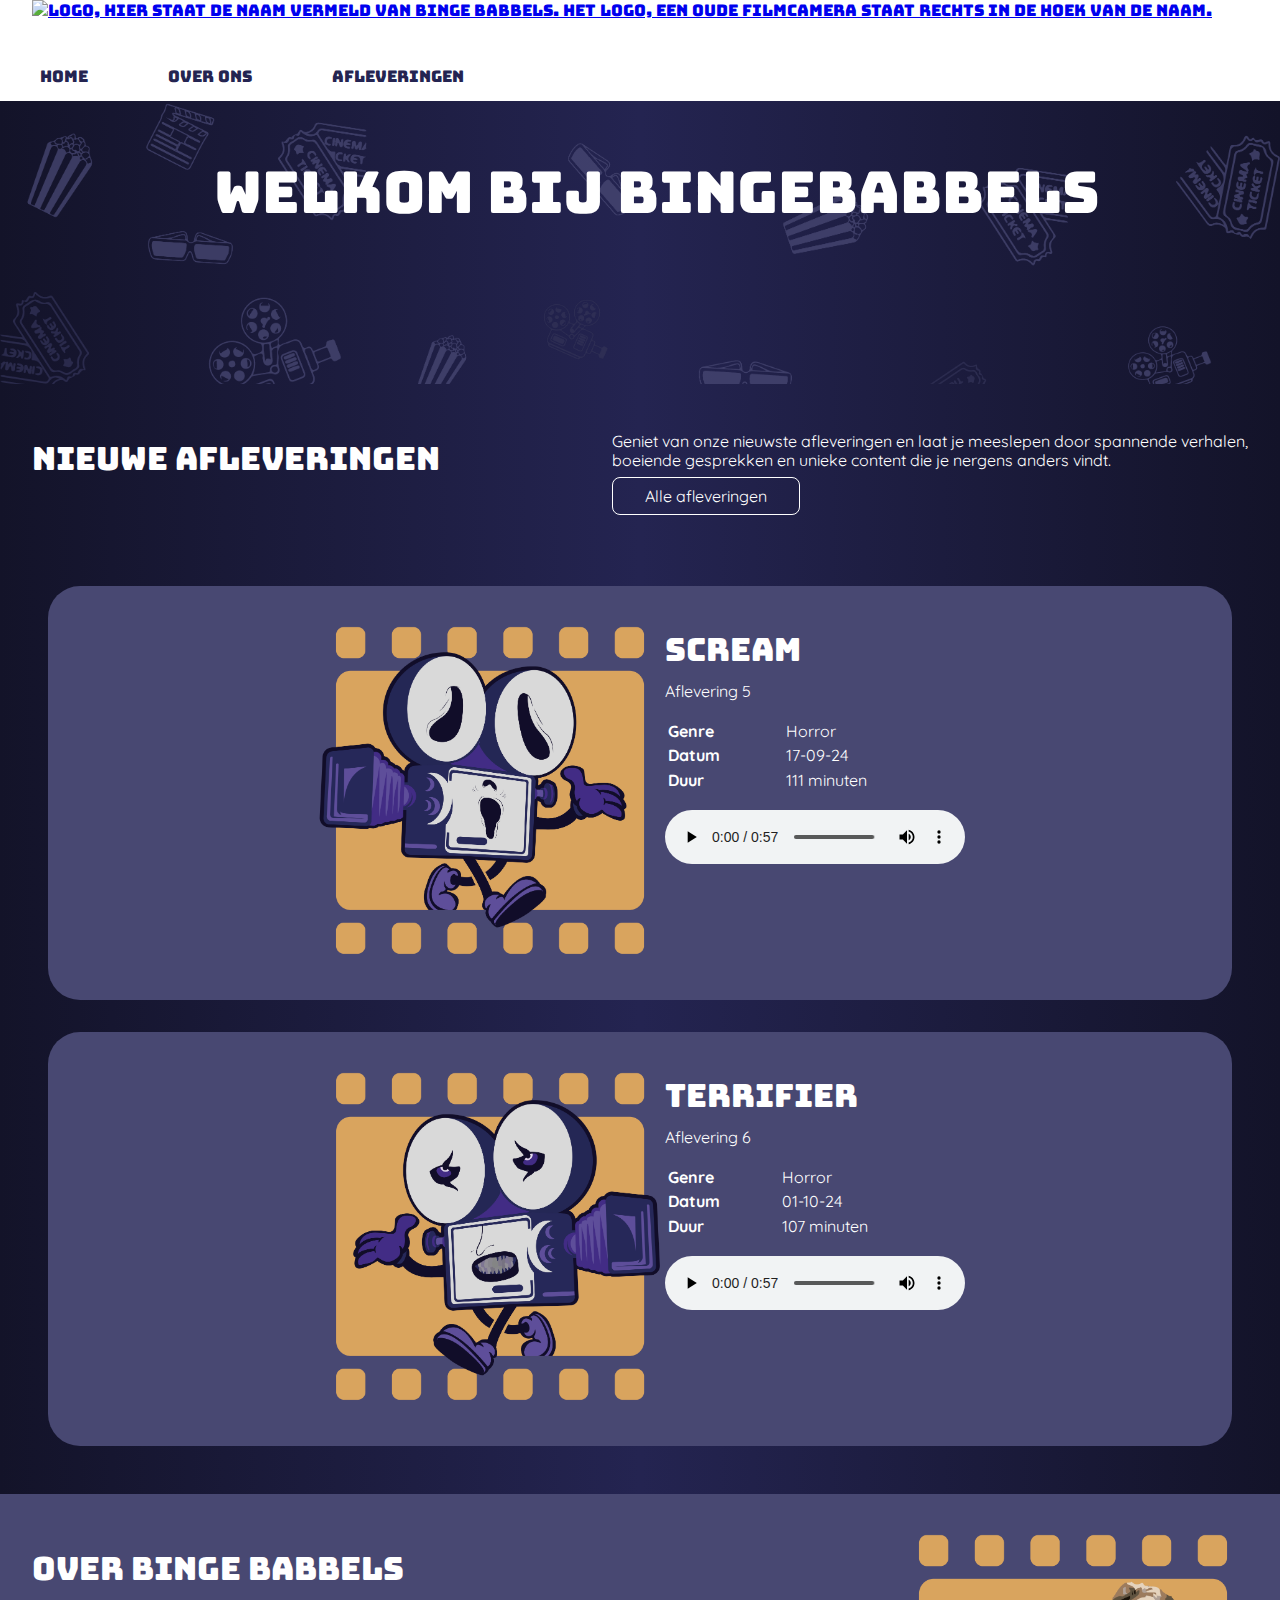
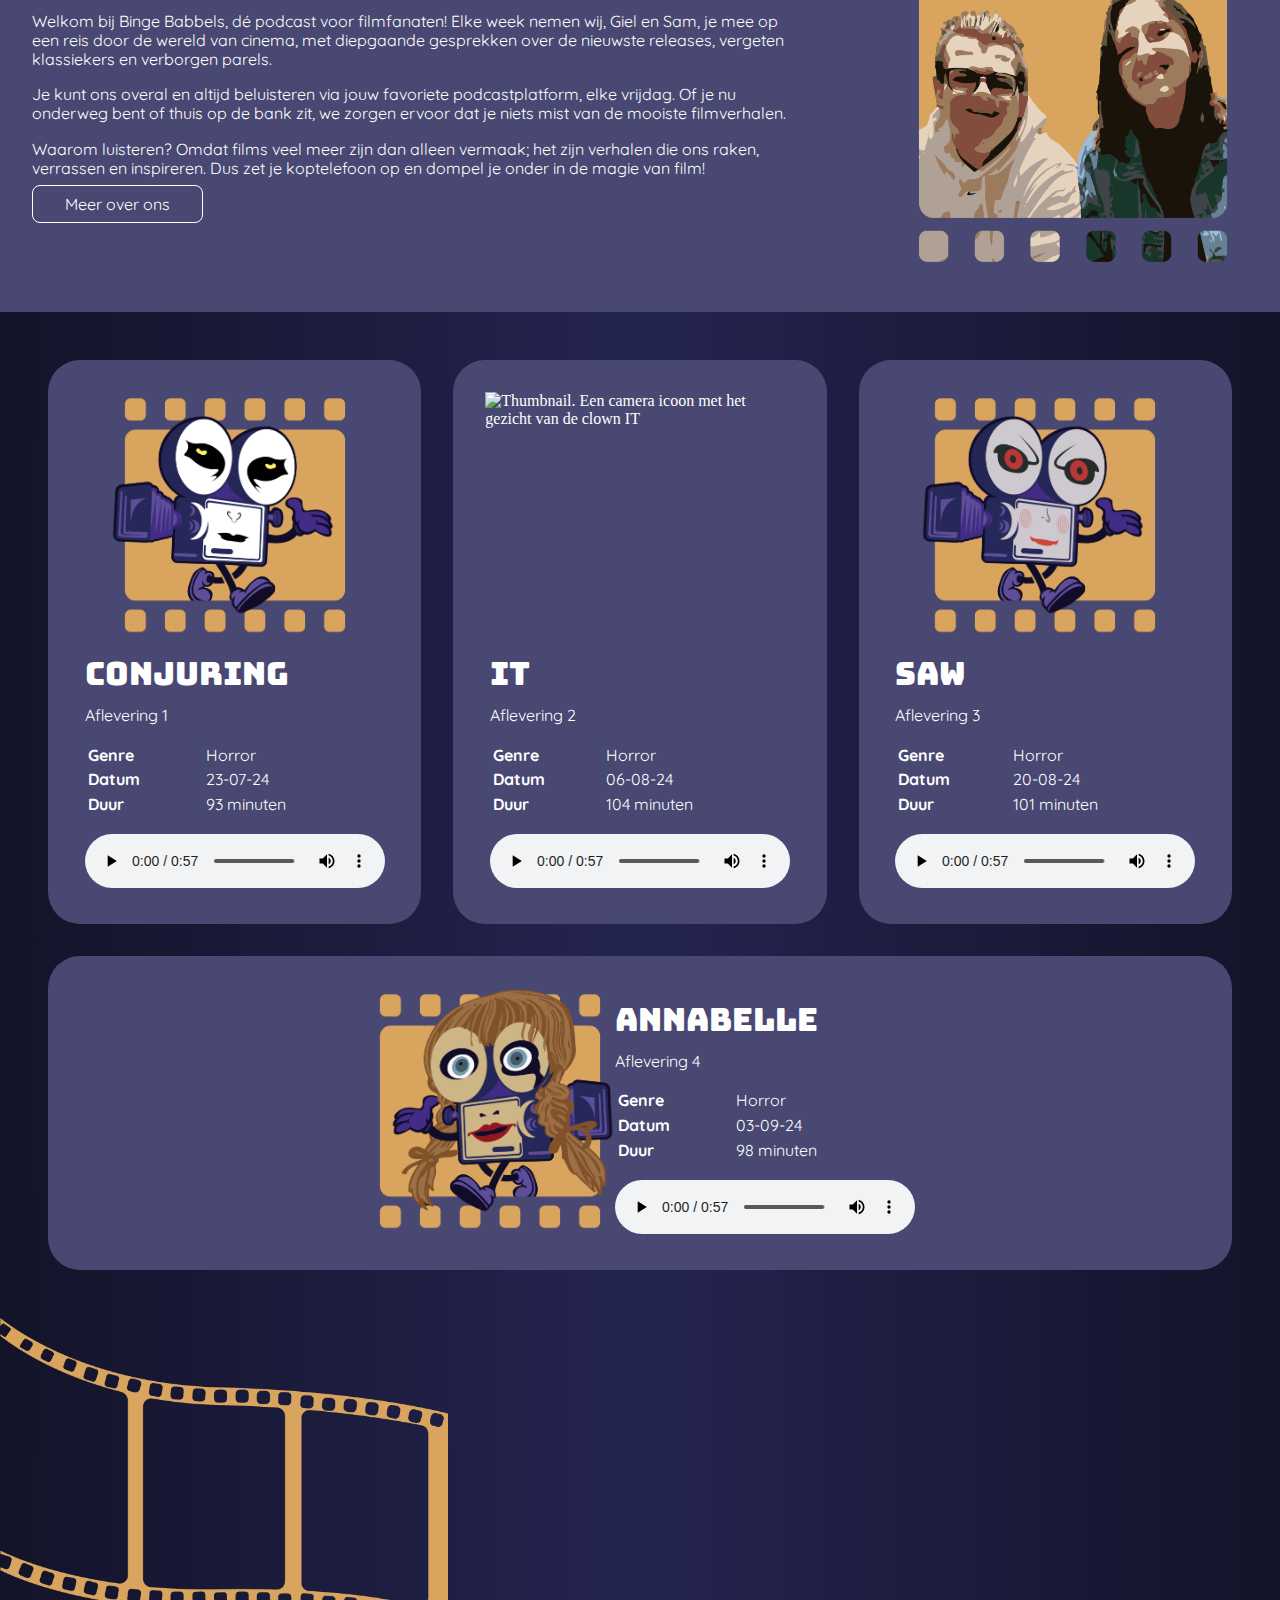
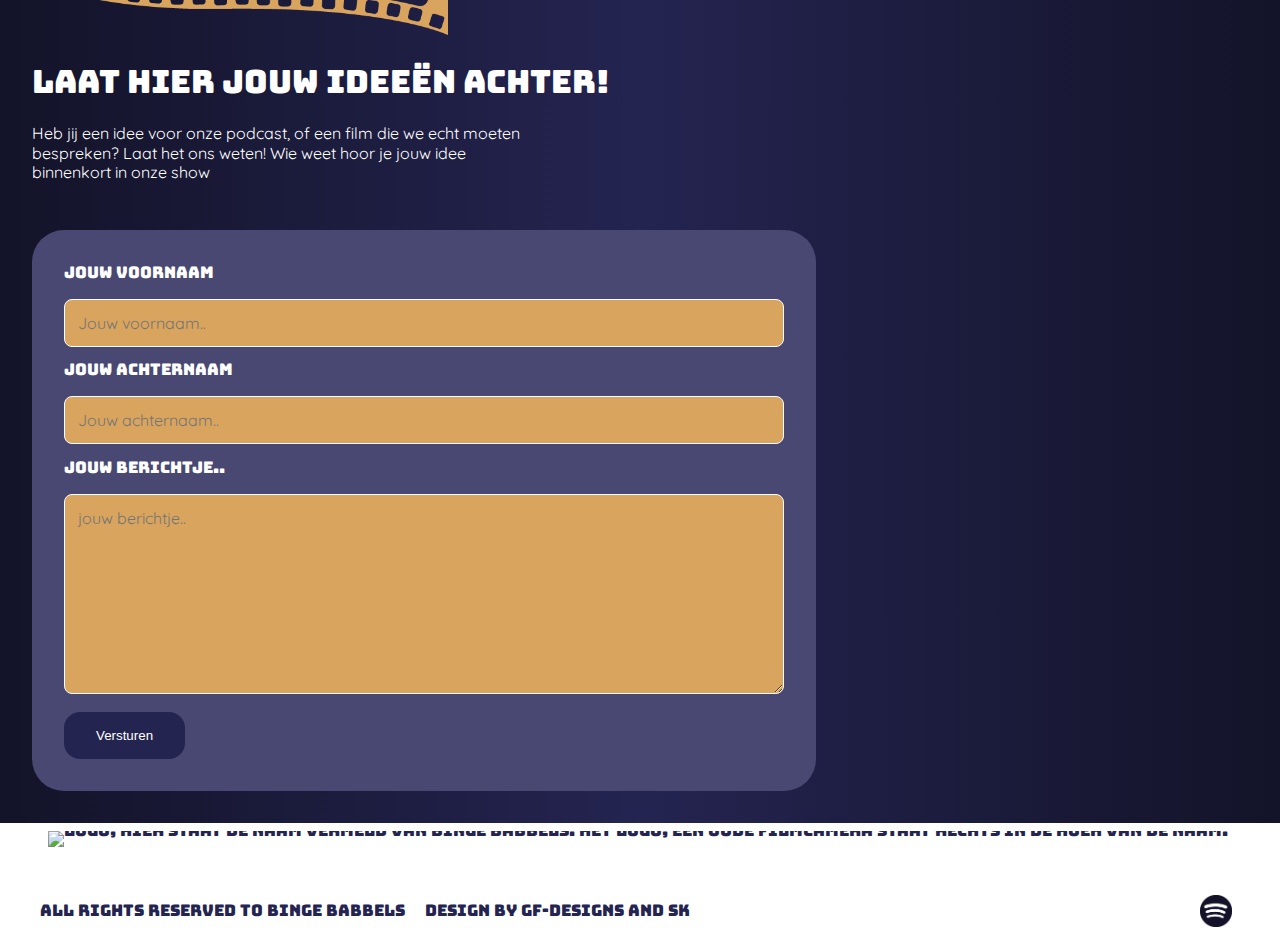
==== index.html @ e04a9b3f "Add files via upload" ====
<!DOCTYPE html>
<html lang="en">
<head>
    <meta charset="UTF-8">
    <meta name="viewport" content="width=device-width, initial-scale=1.0">
    <title>Bingebabbels</title>

    <link rel="STYLESHEET" href="style.css">

    <link rel="preconnect" href="https://fonts.googleapis.com">
    <link rel="preconnect" href="https://fonts.gstatic.com" crossorigin>
    <link href="https://fonts.googleapis.com/css2?family=Bungee&display=swap" rel="stylesheet">

    <link rel="preconnect" href="https://fonts.googleapis.com">
    <link rel="preconnect" href="https://fonts.gstatic.com" crossorigin>
    <link href="https://fonts.googleapis.com/css2?family=Bungee&family=Quicksand:wght@300..700&display=swap" rel="stylesheet">
</head>



    <body>


<!-- MENU --> 
 <header>
  <a href="index.html"><img src="images/Logo-def.png" alt="logo, hier staat de naam vermeld van Binge Babbels. Het logo, een oude filmcamera staat rechts in de hoek van de naam."></a>  
    <nav>
        <ul>
            <li><a href="index.html">HOME</a></li>
            <li><a href="about.html">Over ons</a></li>
            <li><a href="afleveringen.html">AFLEVERINGEN</a></li>
        </ul>
    </nav>
</header>  


<!-- Main-->
<!-- Titel-->
<main>
    <section class="titel">
        <h1>Welkom bij Bingebabbels</h1>
    </section>


<!--Nieuwe afleveringen-->
        <Section class="nieuw">
          <h2>Nieuwe afleveringen</h2>
          <div>
            <p>Geniet van onze nieuwste afleveringen en laat je meeslepen door spannende verhalen, <br>boeiende gesprekken en unieke content die je nergens anders vindt.</p>
            <a href="afleveringen.html">Alle afleveringen</a>
          </div>
        </Section>

<!--Tegels nieuwe afleveringen-->
<section class="tegel-groot">
  <article>
    <img src="images/scream.png" alt="Thumbnail. Een camera icoon met het gezicht van het beroemde masker in de film Scream.">
      <div>
        <h3>Scream</h3>
        <p>Aflevering 5</p>
          <table style="width:100%">
            <tr>
            <td><strong>Genre</strong></td>
            <td>Horror</td>
            </tr>
            <tr>
            <td><strong>Datum</strong></td>
            <td>17-09-24</td>
            </tr>
            <tr>
            <td><strong>Duur</strong></td>
            <td>111 minuten</td>
            </tr>
          </table>
          <audio controls>
            <source src="assets/audio.mp3" type="audio/mpeg">
          </audio>
      </div>
  </article>

    <article>
      <img src="images/terrifier.png" alt="Thumbnail. Een camera icoon met het gezicht van de clown uit de film The Terrifier.">
      <div>
        <h3>Terrifier</h3>
        <p>Aflevering 6</p>
          <table style="width:100%">
            <tr>
            <td><strong>Genre</strong></td>
            <td>Horror</td>
            </tr>
            <tr>
            <td><strong>Datum</strong></td>
            <td>01-10-24</td>
            </tr>
            <tr>
            <td><strong>Duur</strong></td>
            <td>107 minuten</td>
            </tr>
          </table>
          <audio controls>
            <source src="assets/audio.mp3" type="audio/mpeg">
          </audio>
      </div>
  </article>
</section>

<!--Over ons-->
<section class="over-ons">
<div>
 <h2>Over Binge Babbels</h2>
  <p>
    Welkom bij Binge Babbels, dé podcast voor filmfanaten! Elke week nemen wij, Giel en Sam, je mee op een reis door de wereld van cinema, met diepgaande gesprekken over de 
    nieuwste releases, vergeten klassiekers en verborgen parels.
  </p>
  <p>
    Je kunt ons overal en altijd beluisteren via jouw favoriete podcastplatform, elke vrijdag. Of je nu onderweg bent of thuis op de bank zit, we zorgen ervoor dat je niets 
    mist van de mooiste filmverhalen.
  </p>
  <p>
    Waarom luisteren? Omdat films veel meer zijn dan alleen vermaak; het zijn verhalen die ons raken, verrassen en inspireren. Dus zet je koptelefoon op en dompel je onder in 
    de magie van film!
  </p>
  <a href="About.html">Meer over ons</a>
</div>
  <div>
    <img src="images/presentatoren.png" alt="Een afbeelding in teken stijl van de 2 presentatoren. Links Giel, een jongen 20 jaar met stekelshaar en bril. Rechts Sam met lang bruin haar.">
  </div>
</section>


<!--Tegels afleveringen-->
<section class="tegel-klein">
  <article>
    <img src="images/conjuring.png" alt="Thumbnail. Een camera icoon met het gezicht van de non uit de film van Conjurring 2.">
      <div>
        <h3>Conjuring</h3>
        <p>Aflevering 1</p>
          <table style="width:100%">
            <tr>
            <td><strong>Genre</strong></td>
            <td>Horror</td>
            </tr>
            <tr>
            <td><strong>Datum</strong></td>
            <td>23-07-24</td>
            </tr>
            <tr>
            <td><strong>Duur</strong></td>
            <td>93 minuten</td>
            </tr>
          </table>
          <audio controls>
            <source src="assets/audio.mp3" type="audio/mpeg">
          </audio>
      </div>
  </article>

  <article>
    <img src="images/It.png" alt="Thumbnail. Een camera icoon met het gezicht van de clown IT">
      <div>
        <h3>IT</h3>
        <p>Aflevering 2</p>
          <table style="width:100%">
            <tr>
            <td><strong>Genre</strong></td>
            <td>Horror</td>
            </tr>
            <tr>
            <td><strong>Datum</strong></td>
            <td>06-08-24</td>
            </tr>
            <tr>
            <td><strong>Duur</strong></td>
            <td>104 minuten</td>
            </tr>
          </table>
          <audio controls>
            <source src="assets/audio.mp3" type="audio/mpeg">
          </audio>
      </div>
  </article>

  <article>
    <img src="images/saw.png" alt="Thumbnail. Een camera icoon met het gezicht van de wereldbereomde clown uit de filmreeks Saw.">
      <div>
        <h3>Saw</h3>
        <p>Aflevering 3</p>
          <table style="width:100%">
            <tr>
            <td><strong>Genre</strong></td>
            <td>Horror</td>
            </tr>
            <tr>
            <td><strong>Datum</strong></td>
            <td>20-08-24</td>
            </tr>
            <tr>
            <td><strong>Duur</strong></td>
            <td>101 minuten</td>
            </tr>
          </table>
          <audio controls>
            <source src="assets/audio.mp3" type="audio/mpeg">
          </audio>
      </div>
  </article>

    <article>
      <img src="images/annabelle.png" alt="Thumbnail. Een camera icoon met het gezicht van de de beroemde, maar vooral behekste pop uit de film Annabelle.">
      <div>
        <h3>Annabelle</h3>
        <p>Aflevering 4</p>
          <table style="width:100%">
            <tr>
            <td><strong>Genre</strong></td>
            <td>Horror</td>
            </tr>
            <tr>
            <td><strong>Datum</strong></td>
            <td>03-09-24</td>
            </tr>
            <tr>
            <td><strong>Duur</strong></td>
            <td>98 minuten</td>
            </tr>
          </table>
          <audio controls>
            <source src="assets/audio.mp3" type="audio/mpeg">
          </audio>
      </div>
  </article>
</section>

<!--Contact-->
<section class="contact">
  <div>
    <img class="frame" src="images/Filmframe-small.png" alt="Een klein deel van een oud filmframe.">
    <h2>Laat hier jouw ideeën achter!</h2>
    <p>Heb jij een idee voor onze podcast, of een film die we echt moeten bespreken? Laat het ons weten! Wie weet hoor je jouw idee binnenkort in onze show</p>
  </div>

<!--Deze code is van W3schools https://www.w3schools.com/howto/tryit.asp?filename=tryhow_css_contact_form-->
      <div class="container">
          <form action="/action_page.php">
            <label for="fname">Jouw voornaam</label>
            <input type="text" id="fname" name="firstname" placeholder="Jouw voornaam..">
        
            <label for="lname">Jouw achternaam</label>
            <input type="text" id="lname" name="lastname" placeholder="Jouw achternaam..">
        
        
            <label for="subject">Jouw berichtje..</label>
            <textarea id="subject" name="subject" placeholder="jouw berichtje.." style="height:200px"></textarea>
        
            <input type="submit" value="Versturen">
          </form>
        </div>
<!--Einde code w3schools-->
</section>
</main>

<!-- Footer -->
<footer>
  <a href="index.html"><img src="images/Logo-def.png" alt="logo, hier staat de naam vermeld van Binge Babbels. Het logo, een oude filmcamera staat rechts in de hoek van de naam."></a>  
  <div>
  <a href="index.html">All rights reserved to Binge Babbels</a>
  <a href="http://www.gf-designs.nl">Design by GF-Designs and SK</a>
</div>
  <a href="https://www.spotify.com/nl/download/mac/"><img src="images/spotify.png" alt="spotify logo"></a>
</footer>

    </body>

</html>
---- style.css ----
body{
    background-image: linear-gradient(to right, rgb(19, 19, 41) , #242451 , rgb(19, 19, 41));
    margin: 0 auto;
}

/*navigatie menu */

header, nav, nav ul{
    margin: 0;
    padding: 0;
}

header{
    display: flex;
    padding-left: 2rem;
    padding-right: 2rem;
    background-color: #ffffff;
    flex-wrap: wrap;
    align-items: center;
    justify-content: space-between;
    font-family: "Bungee", sans-serif;
    font-weight: 400;
    font-style: normal;
    font-size: 1rem;
    gap: 2rem;
    width: 100%;
    position: fixed;
    z-index: 1;
}

header img{
    height: 2rem;
    margin-right: auto;
}

header li{
    height: 2em;
    line-height: 2em;
    padding: 0.5em;
}
header li:hover{
    background-color: #ffffff;
}

header ul{
    display: flex;
    gap: 1rem;
    list-style-type: none;
    flex-wrap: wrap;
    margin: 0;
    padding: 0;
}

header nav ul li a{
    color: #242451;
    text-decoration: none;
    transition: ease;
    padding-right: 3rem;
}
header nav ul li a:hover{
    color: #d9a45e;
    text-decoration:underline ;
}

/* main */
/* Opmaak teksten */
.titel{
    display: flex;
    background-image: url(images/Background-header.png);
    background-repeat: no-repeat;
    background-size: cover;
    background-position: center;
    height: 30vw;
    justify-content: center;
    align-items: center;
}

h1{
    color: #ffffff;
    font-family: "Bungee", sans-serif;
    font-weight: 400;
    font-style: normal;
    margin-left: 2rem; 
    font-size: 4.5vw;  
}

h2{
    color: #ffffff;
    font-family: "Bungee", sans-serif;
    font-weight: 400;
    font-style: normal;
    line-height: 2rem;
    font-size: 2rem;
}

h3{
    font-family: "Bungee", sans-serif;
    font-weight: 400;
    font-style: normal;
    color: #ffffff;
    font-size: 2rem;
    line-height: 0rem;
}

p{
    color: #ffffff;
    font-family: "Quicksand", sans-serif;
    line-height: 1.2em;
    font-style: normal;
    font-size: 1em;
}

td{
    font-family: "Quicksand", sans-serif;
    line-height: 1.3rem;
    font-style: normal; 
    color: #fff;
}

/* Opmaak pagina - Home */
.nieuw{
    display: flex;
    justify-content:space-between;
    flex-wrap: wrap;
    align-items: start;
    padding: 2rem;
}

main a{
    border: 0.1rem solid white;
    padding: 0.5em 2em 0.5em 2em;
    color: #ffffff;
    text-decoration: none;
    border-radius: 0.5rem;
    font-family: "Quicksand", sans-serif;
    transition: ease;
}

main a:hover{
    color: #d9a45e;
    border-color: #d9a45e;

}

.tegel-groot{
    display: flex;
    justify-content:space-between;
    flex-wrap: wrap;
    align-items: center;
    padding: 2rem;
}

article{
    display: flex;
    flex-wrap: wrap;
    flex-grow: 1;
    align-items:start;
    justify-content: center;
    background-color: #484872;
    border-radius: 2em;
    color: #fff;
    padding: 2rem;
    margin: 1rem;

}
article img{
    height: 350px;
}

/* Tegels klein*/
.tegel-klein{
    display: flex;
    justify-content:space-evenly;
    flex-wrap:wrap;
    align-items: center;
    padding: 2rem;
}
.tegel-klein article{
    display: flex;
    flex-wrap: wrap;
    align-items:start;
    justify-content:center;
    background-color: #484872;
    border-radius: 2em;
    width: 17.3rem;
    color: #fff;
    padding: 2rem;
}

.tegel-klein img{
    height: 250px;
}

audio{
    margin-top:1rem ;
}
/*over Ons*/
.over-ons{
    background-color: #484872;
    display: flex;
    flex-wrap: wrap;
    justify-content: space-between;
    padding: 2rem;
}
.over-ons img{
    width: 350px;
}
.over-ons p{
    width: 60vw;
}


/*contact*/
.contact{
    display: flex;
    align-items:start;
    justify-content:space-between;
    flex-wrap: wrap;

}
.contact img{
    width: 35vw;
}

.contact h2{
    padding-left: 2rem;
}
.contact p{
    width: 40vw;
    padding-left: 2rem;
}

/*code form https://www.w3schools.com/howto/tryit.asp?filename=tryhow_css_contact_form*/
  /*tekst invulformulieren*/
  input[type=text], select, textarea {
    width: 100%;
    padding: 0.8rem;
    border: 1px solid  rgb(255, 255, 255);
    border-radius: 0.5rem;
    box-sizing: border-box;
    margin-top: 1rem;
    margin-bottom: 0.8rem;
    resize: vertical;
    font-family: "Quicksand", sans-serif;
    font-style: normal;
    font-size: 1rem;
    background-color: #d9a45e;
    color: rgb(0, 0, 0);
  }

  /*button*/
  input[type=submit] {

    background-color: #242451;
    color: rgb(255, 255, 255);
    padding: 1rem 2rem;
    border: none;
    border-radius: 1rem;
    cursor: pointer;
    
  }
    /*button hover*/
  input[type=submit]:hover {
    background-color: #d9a45e;
    
  }
  
   /*tegel formulier*/ 
  .container {
    border-radius: 2rem;
    background-color: #484872;
    padding: 2rem;
    font-family: "Bungee", sans-serif;
    font-weight: 400;
    color: rgb(255, 255, 255);
    width: 45rem;
    margin: 2rem;
  }
  /*Einde csscode formulier*/

/*Footer*/ 
footer{
    display: flex;
    padding-left: 2rem;
    padding-right: 2rem;
    background-color: #ffffff;
    flex-wrap: wrap;
    align-items: center;
    justify-content: space-between;
    font-family: "Bungee", sans-serif;
    font-weight: 400;
    font-style: normal;
    font-size: 1rem;
    gap: 2rem;
}

footer img{
    height: 2rem;
    margin-right: auto;
    padding: 0.5rem;
}

footer a{
    font-family: "Bungee", sans-serif;
    font-weight: 400;
    font-style: normal;
    color: #242451;
    font-size: 1rem;
    line-height: 0rem;
    text-decoration: none;
    transition: ease-out;
    padding: 0rem 0.5rem 0rem 0.5rem;
}

footer a:hover{
    color: #d9a45e;
    text-decoration:underline;
}

/* Opmaak pagina - About */
.teaser{
    display: flex;
    flex-wrap: wrap;
    justify-content: space-between;
    padding: 2rem;
}
.teaser p{
    width: 50vw;
}
iframe{
    margin: 2rem;
    width: 400px;
    height: 225px;
}

.winactie{
    background-color: #484872;
    display: flex;
    flex-wrap: wrap;
    justify-content: space-between;
    padding: 2rem;

}
.winactie img{
    width: 350px;
    padding: 1rem 0rem 1rem 0rem;
}

.merch{
    padding-left: 2rem;
}

.tegel-merch{
    display: flex;
    justify-content:space-evenly;
    flex-wrap:wrap;
    align-items: center;
    padding: 2rem;
}

.tegel-merch article{
    display: flex;
    flex-wrap: wrap;
    align-items:center;
    justify-content:center;
    background-color: #484872;
    border-radius: 2em;
    width: 17.3rem;
    color: #fff;
    padding: 2rem;
}

.tegel-merch img{
    height: 250px;
}

.tegel-merch p{
    text-align: center;
    padding-bottom: 1rem;
}
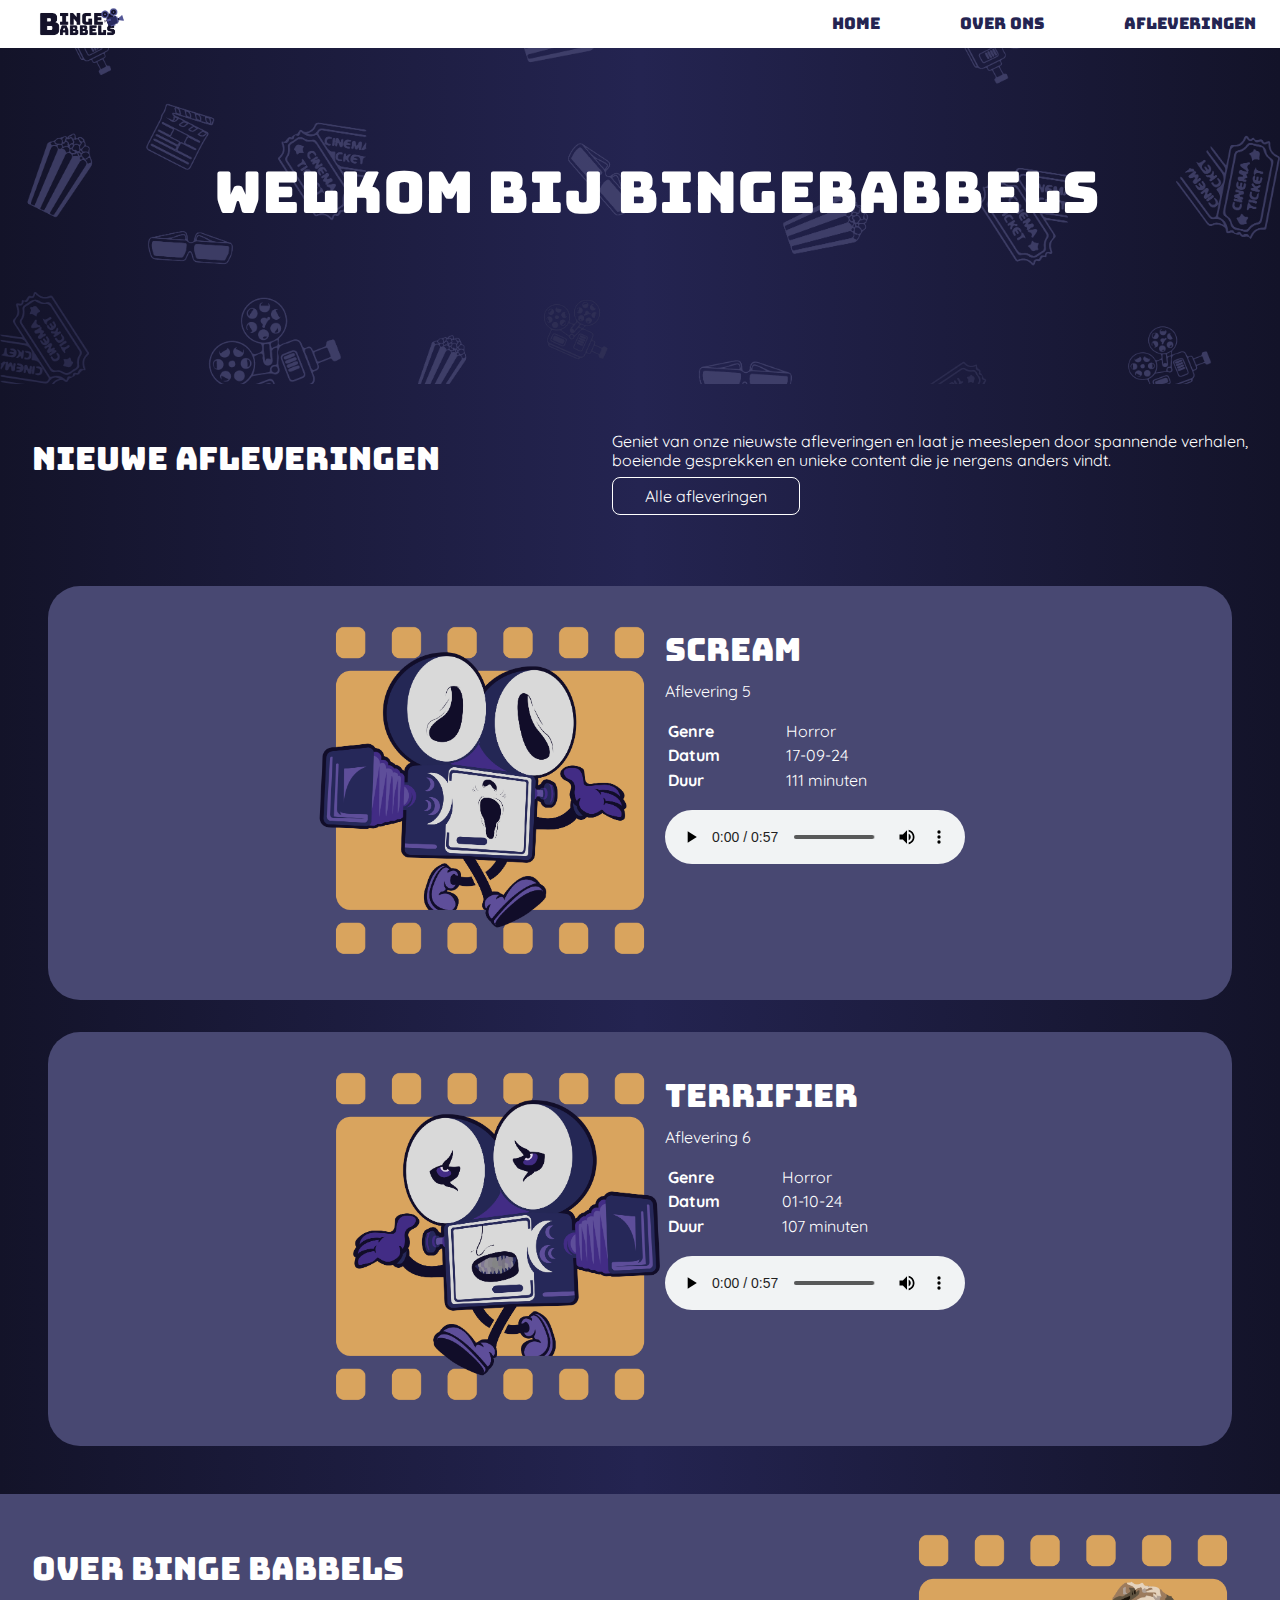
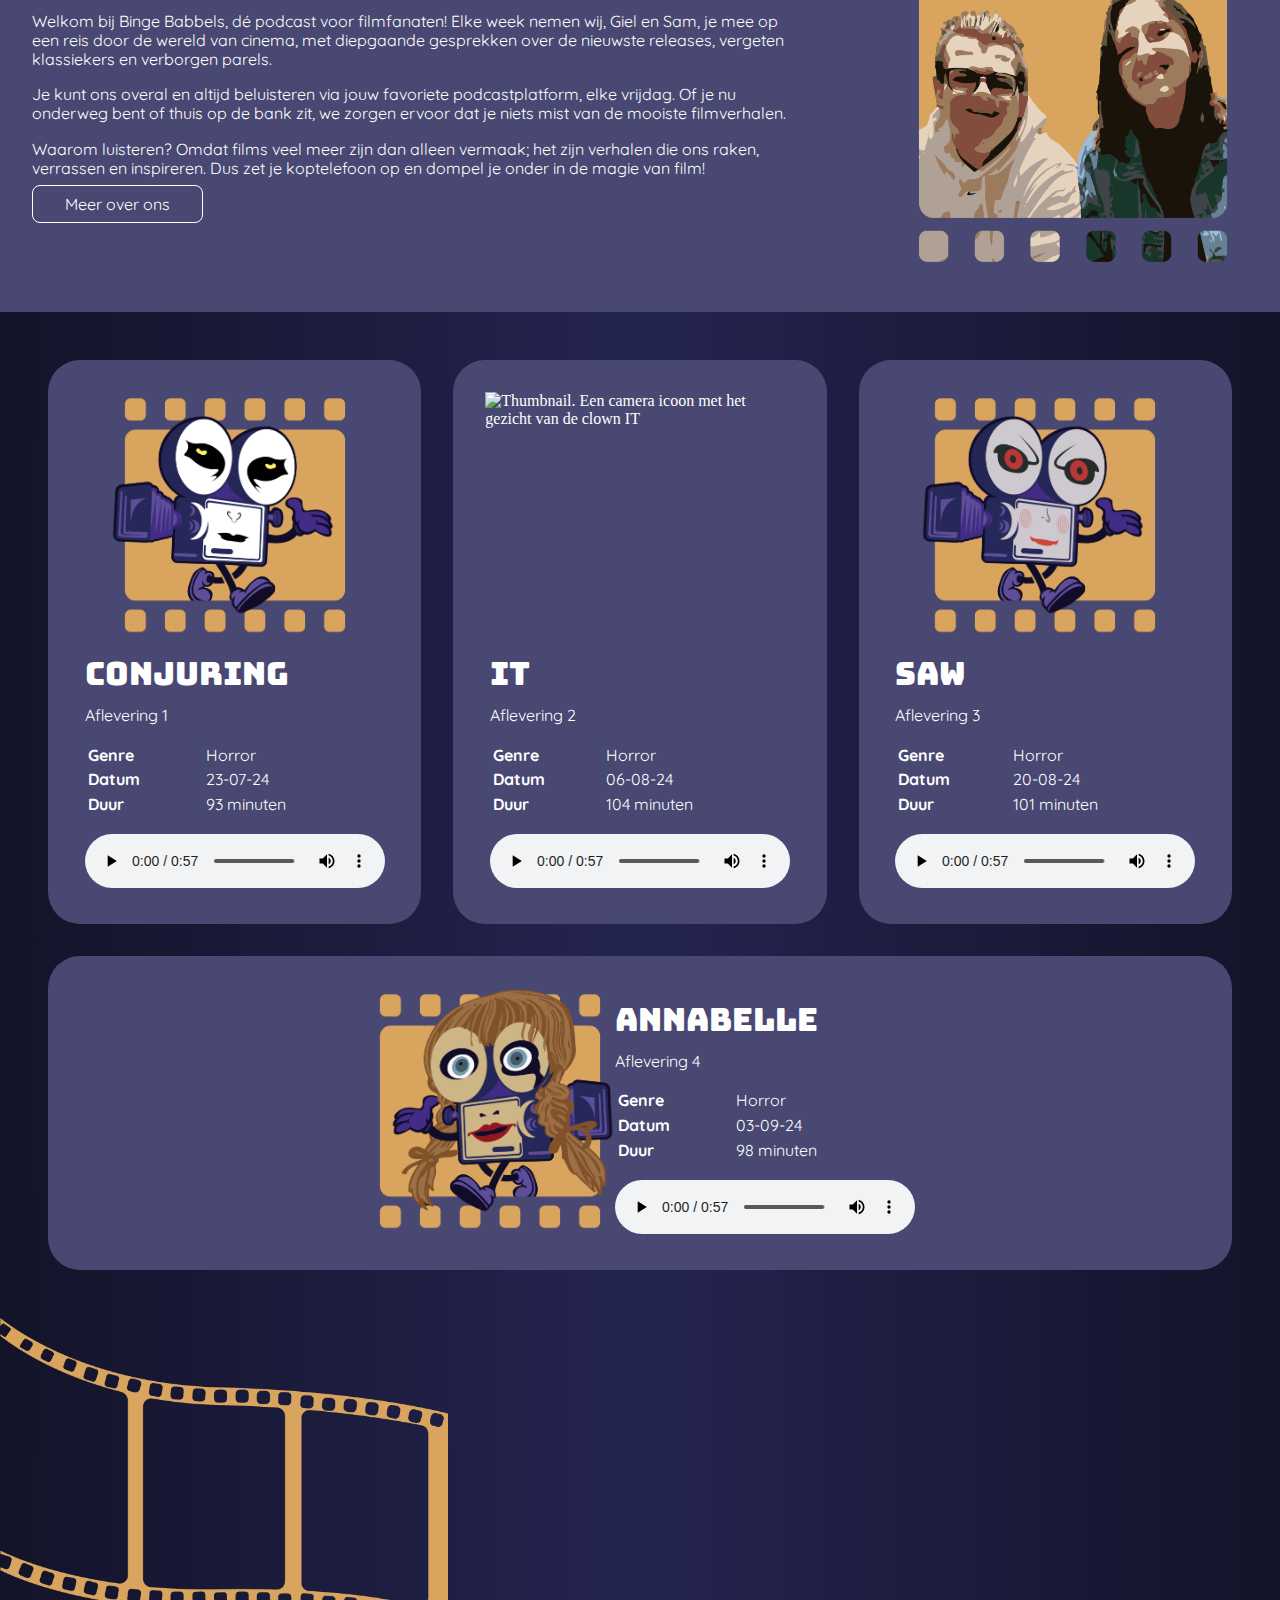
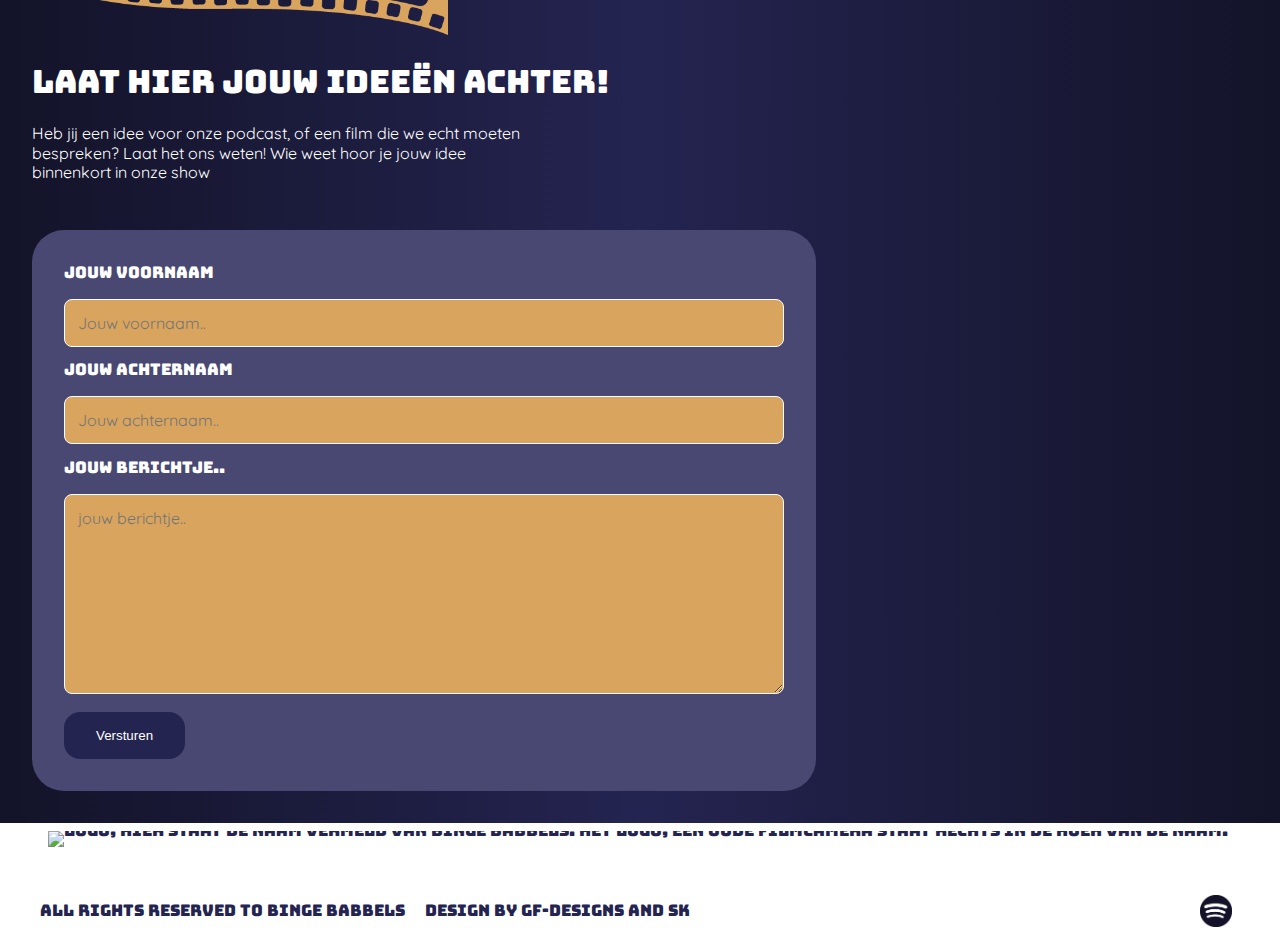
==== commit 5aa4c6ba: "Update index.html" ====
--- a/index.html
+++ b/index.html
@@ -23,7 +23,7 @@
 
 <!-- MENU --> 
  <header>
-  <a href="index.html"><img src="images/Logo-def.png" alt="logo, hier staat de naam vermeld van Binge Babbels. Het logo, een oude filmcamera staat rechts in de hoek van de naam."></a>  
+  <a href="index.html"><img src="images/logo-def.png" alt="logo, hier staat de naam vermeld van Binge Babbels. Het logo, een oude filmcamera staat rechts in de hoek van de naam."></a>  
     <nav>
         <ul>
             <li><a href="index.html">HOME</a></li>
@@ -271,4 +271,4 @@
 
     </body>
 
-</html>+</html>
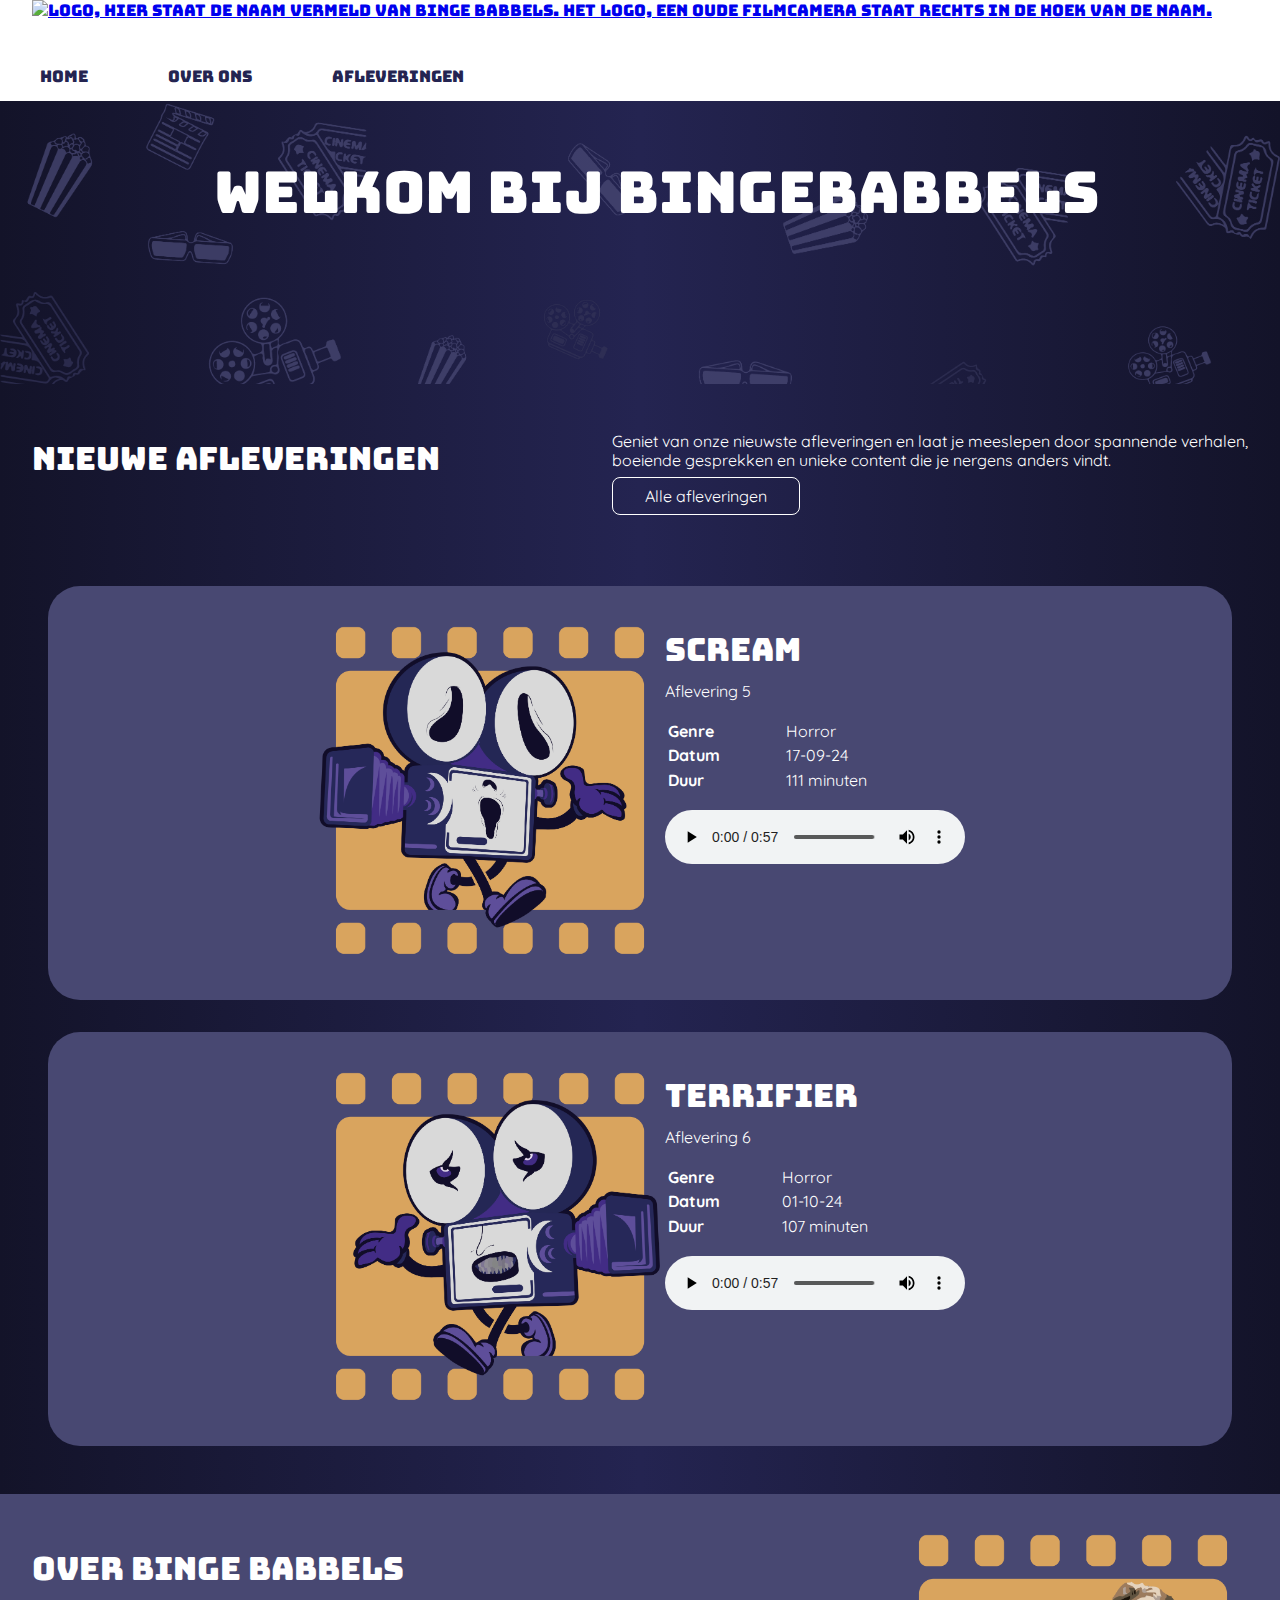
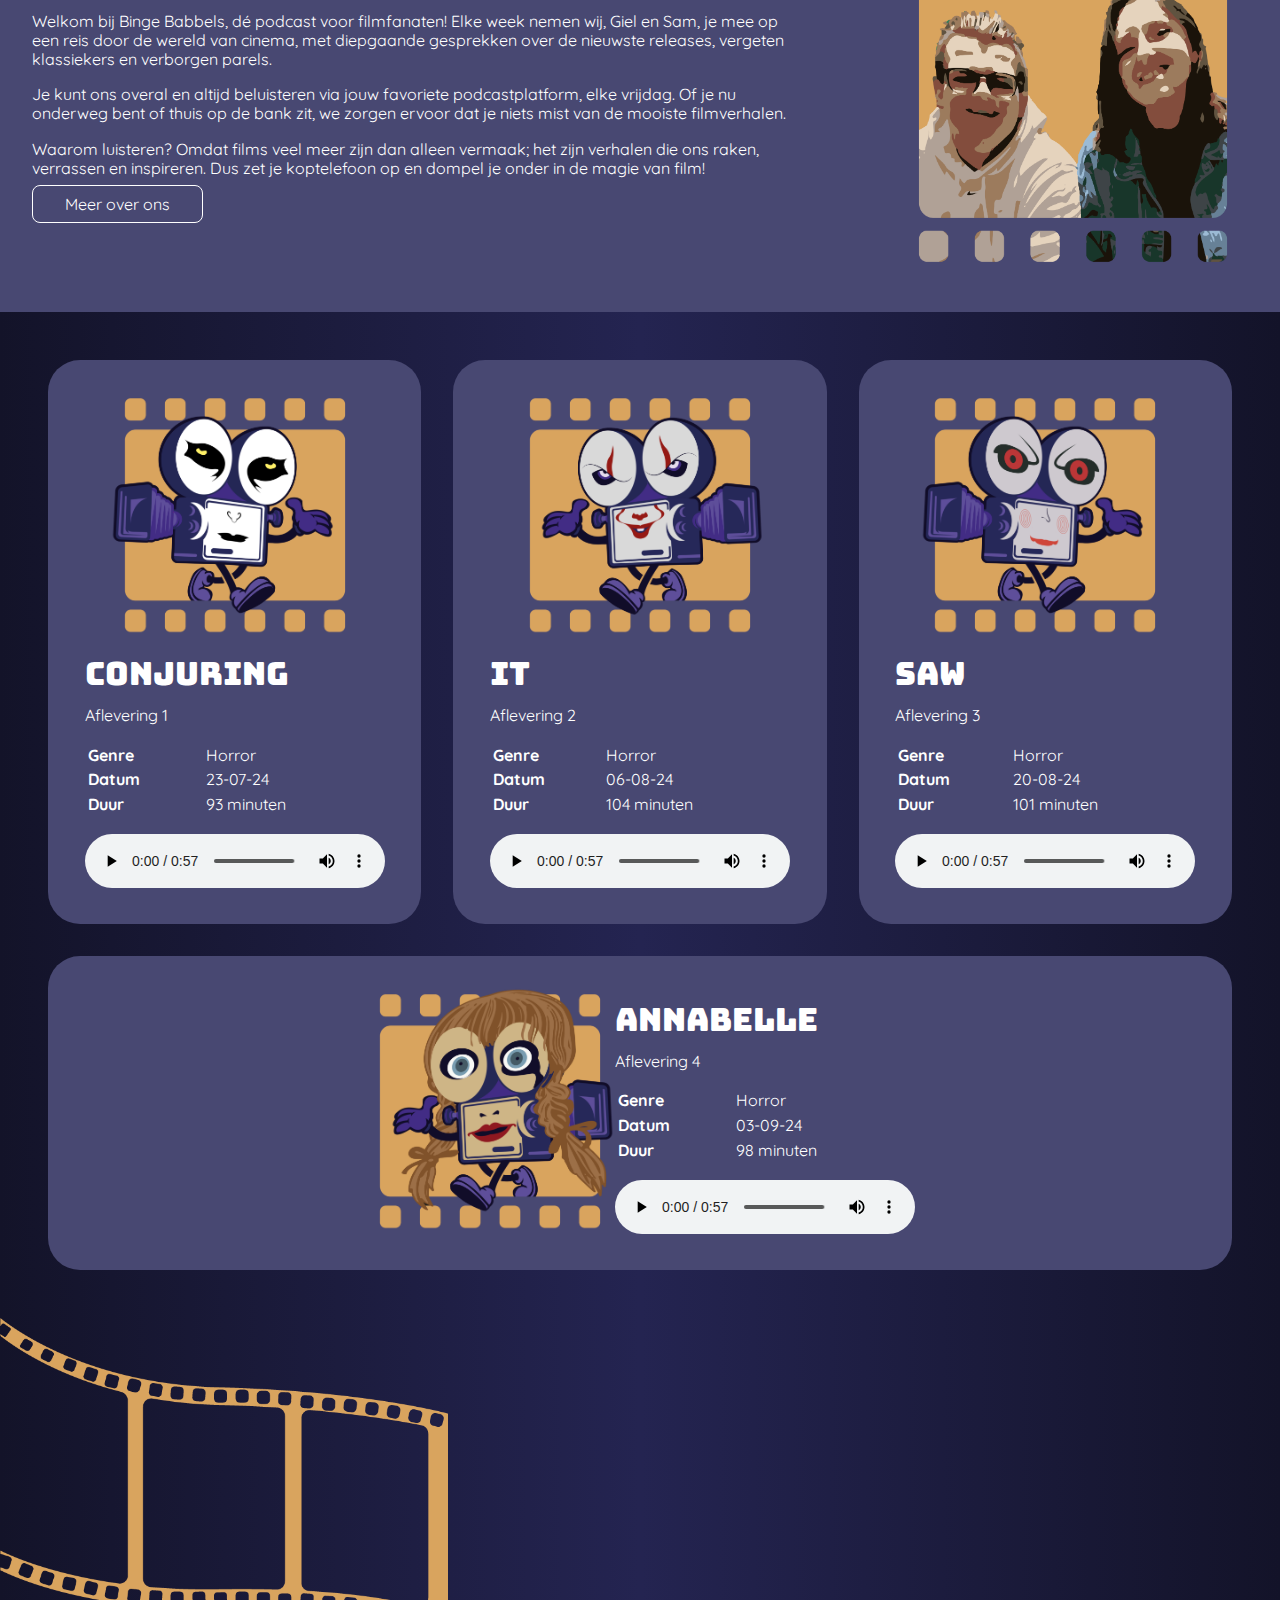
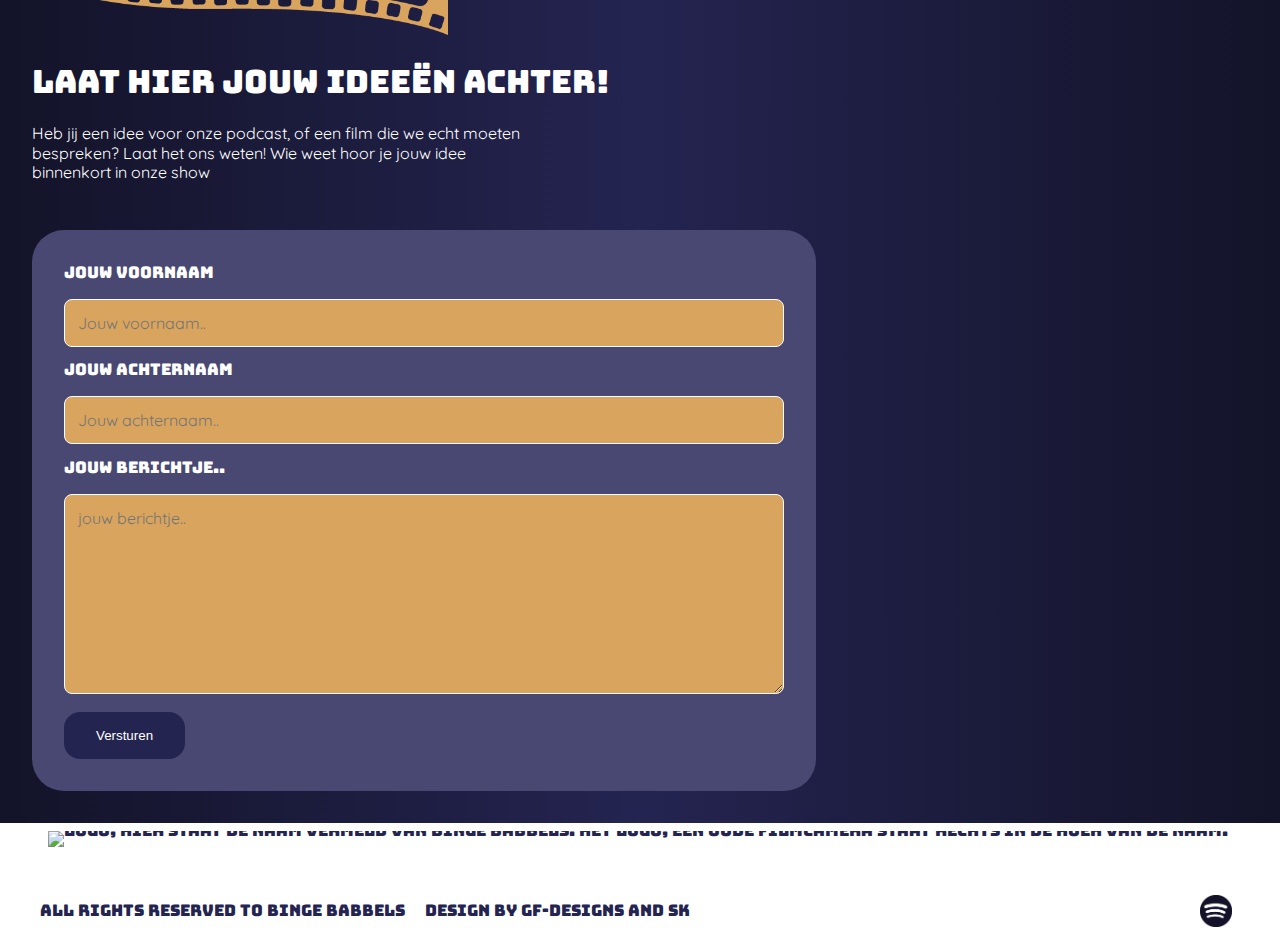
==== commit a9b83c5d: "Add files via upload" ====
--- a/index.html
+++ b/index.html
@@ -23,7 +23,7 @@
 
 <!-- MENU --> 
  <header>
-  <a href="index.html"><img src="images/logo-def.png" alt="logo, hier staat de naam vermeld van Binge Babbels. Het logo, een oude filmcamera staat rechts in de hoek van de naam."></a>  
+  <a href="index.html"><img src="images/logo.png" alt="logo, hier staat de naam vermeld van Binge Babbels. Het logo, een oude filmcamera staat rechts in de hoek van de naam."></a>  
     <nav>
         <ul>
             <li><a href="index.html">HOME</a></li>
@@ -156,7 +156,7 @@
   </article>
 
   <article>
-    <img src="images/It.png" alt="Thumbnail. Een camera icoon met het gezicht van de clown IT">
+    <img src="images/it.png" alt="Thumbnail. Een camera icoon met het gezicht van de clown IT">
       <div>
         <h3>IT</h3>
         <p>Aflevering 2</p>
@@ -261,7 +261,7 @@
 
 <!-- Footer -->
 <footer>
-  <a href="index.html"><img src="images/Logo-def.png" alt="logo, hier staat de naam vermeld van Binge Babbels. Het logo, een oude filmcamera staat rechts in de hoek van de naam."></a>  
+  <a href="index.html"><img src="images/logo.png" alt="logo, hier staat de naam vermeld van Binge Babbels. Het logo, een oude filmcamera staat rechts in de hoek van de naam."></a>  
   <div>
   <a href="index.html">All rights reserved to Binge Babbels</a>
   <a href="http://www.gf-designs.nl">Design by GF-Designs and SK</a>
@@ -271,4 +271,4 @@
 
     </body>
 
-</html>
+</html>